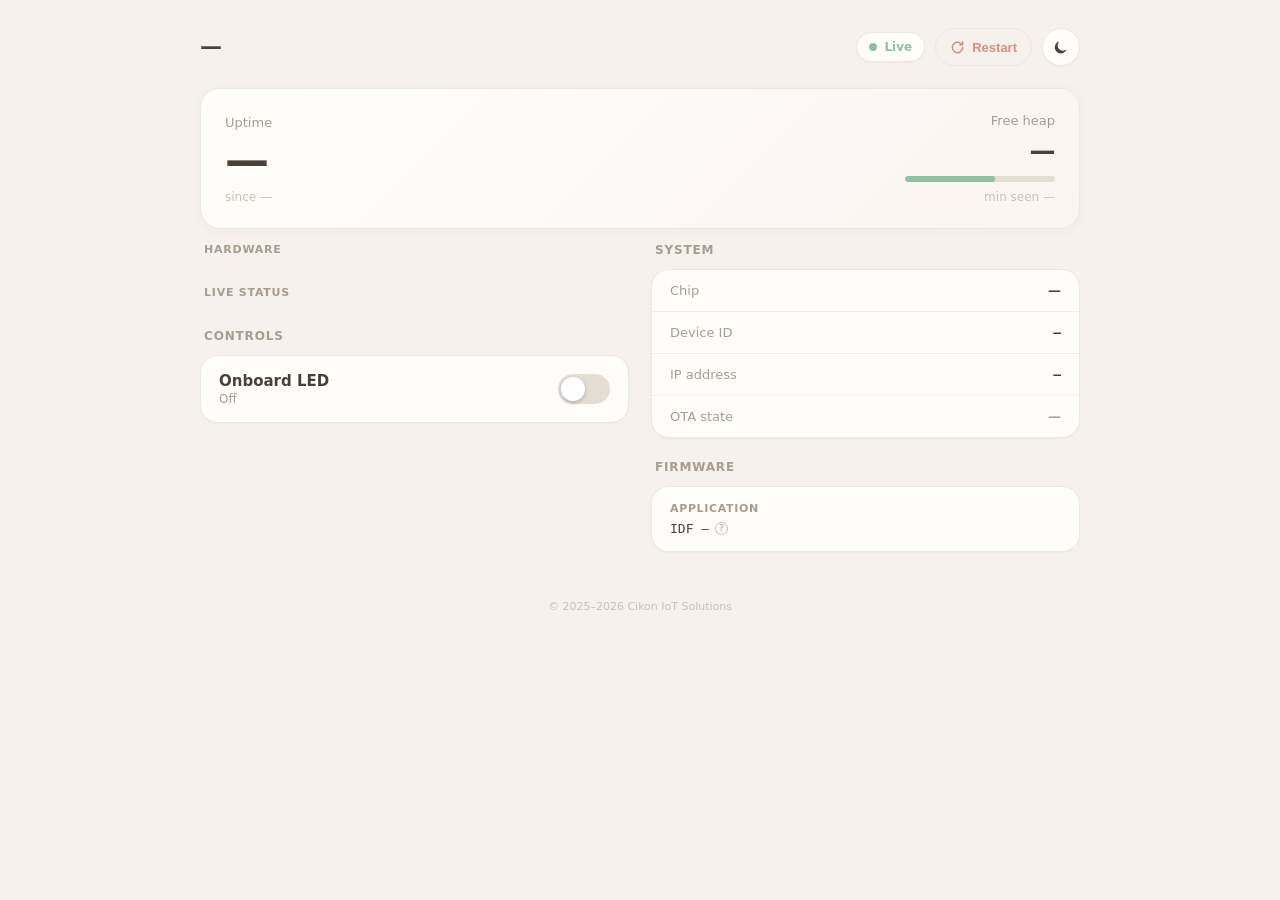
==== components/cikon_http/pages/index.html @ b91205db "chore(tele,pages) Add few moro telemetries and new dashboard design" ====
<!DOCTYPE html>
<html lang="en" data-theme="light">
<head>
  <meta charset="UTF-8">
  <meta name="viewport" content="width=device-width, initial-scale=1.0">
  <title>Cikon IoT Dashboard</title>
  <link rel="stylesheet" href="style.css">
</head>
<body>
  <main class="wrap">

    <!-- Header -->
    <header class="header">
      <div class="ident">
        <h1 id="dev-name">—</h1>
        <div class="ident-sub" id="dev-sub"></div>
      </div>
      <div class="header-actions">
        <span class="badge" id="status">
          <span class="dot"></span><span id="status-text">Offline</span>
        </span>
        <button class="btn-restart" id="btn-restart" title="Restart device">
          <svg width="15" height="15" viewBox="0 0 16 16" fill="none" stroke="currentColor" stroke-width="1.6" stroke-linecap="round" stroke-linejoin="round"><path d="M13.5 8a5.5 5.5 0 1 1-1.6-3.9"></path><path d="M13.5 2v3h-3"></path></svg>
          <span id="restart-label">Restart</span>
        </button>
        <button class="btn-icon" id="btn-theme" title="Toggle theme" aria-label="Toggle theme"></button>
      </div>
    </header>

    <!-- Hero -->
    <section class="hero">
      <div class="hero-main">
        <div class="hlabel">Uptime</div>
        <div class="hero-value" id="uptime">—</div>
        <div class="hero-foot" id="since">since —</div>
      </div>
      <div class="hero-side">
        <div class="hlabel">Free heap</div>
        <div class="hero-heap" id="free-heap">—</div>
        <div class="heap-bar"><span id="heap-fill"></span></div>
        <div class="hero-foot" id="min-heap">min seen —</div>
      </div>
    </section>

    <div class="grid">
    <div class="cell" id="hw-cell" hidden>
      <div class="chip-label" id="caps-label">Hardware</div>
      <div class="caps" id="caps"></div>
    </div>
    <div class="cell" id="status-cell" hidden>
      <div class="chip-label" id="status-label">Live status</div>
      <div class="caps" id="status-chips"></div>
    </div>
      <section class="cell">
        <div class="label section-label">Controls</div>
        <div class="card row" id="led-card">
          <div>
            <div class="row-title">Onboard LED</div>
            <div class="row-sub" id="led-sub">Off</div>
          </div>
          <button class="toggle" id="led-toggle" role="switch" aria-checked="false"><span class="knob"></span></button>
        </div>
      </section>

      <section class="cell cell-system">
        <div class="label section-label">System</div>
        <div class="card list" id="sys-list"></div>
      </section>

      <section class="cell" id="fw-cell">
        <div class="label section-label">Firmware</div>
        <div class="card fw-card">
          <div class="fw-block">
            <div class="fw-sublabel">Application</div>
            <div class="fw-row">
              <span class="fw-line" id="fw-app-idf">IDF —</span>
              <span class="fw-info" id="fw-app-info" title="">?</span>
            </div>
            <div class="fw-built" id="fw-app-built" hidden></div>
          </div>
          <div class="fw-block fw-block-bl" id="fw-bl-block" hidden>
            <div class="fw-sublabel">Bootloader</div>
            <div class="fw-row">
              <span class="fw-line" id="fw-bl-idf">IDF —</span>
              <span class="fw-info" id="fw-bl-info" title="">?</span>
            </div>
            <div class="fw-built" id="fw-bl-built" hidden></div>
          </div>
        </div>
      </section>
    </div>

    <!-- FreeRTOS tasks (optional) -->
    <section class="tasks-section" id="tasks-section" hidden>
      <button class="card task-head" id="tasks-toggle">
        <span class="task-head-left">
          <span class="label">FreeRTOS tasks</span>
          <span class="count" id="task-count">0</span>
        </span>
        <span class="task-head-right"><span id="tasks-action">Show</span><span class="chevron" id="tasks-chevron">▾</span></span>
      </button>
      <div class="card task-table" id="task-table" hidden>
        <div class="task-row task-row-head">
          <button class="th th-name" data-sort="name">Task</button>
          <button class="th th-state" data-sort="state">State</button>
          <button class="th th-prio" data-sort="prio">Prio</button>
          <button class="th th-stack" data-sort="stack">Stack</button>
          <button class="th th-cpu" data-sort="cpu">CPU</button>
        </div>
        <div id="task-body"></div>
      </div>
    </section>

    <footer class="footer" id="footer"></footer>
  </main>

  <div class="reconnect" id="reconnect" hidden>
    <div class="reconnect-pill"><span class="reconnect-spin"></span>Reconnecting to device…</div>
  </div>

  <script src="app.js"></script>
</body>
</html>
---- components/cikon_http/pages/style.css ----
/* ===== Cikon IoT Dashboard — pastel theme ===== */

:root {
  --bg: #f6f1ec;
  --surface: #fffefb;
  --surface2: #fbf4f1;
  --border: #efe6df;
  --divider: #f3ebe5;
  --text: #4a4039;
  --muted: #a89c91;
  --faint: #c9bfb5;
  --accent: #8cc2a3;
  --track-off: #e4ddd4;
  --shadow: rgba(150,120,90,.05);
  --shadow2: rgba(0,0,0,.03);
  --status: #d9b27a;
  --reset: #d98e84;
}

[data-theme="dark"] {
  --bg: #322f38;
  --surface: #3c3944;
  --surface2: #43404c;
  --border: #4d4a57;
  --divider: #454250;
  --text: #ece8f0;
  --muted: #b4afbe;
  --faint: #827d8c;
  --accent: #a9d8bd;
  --track-off: #504d5b;
  --shadow: rgba(0,0,0,.25);
  --shadow2: rgba(0,0,0,.18);
}

* { box-sizing: border-box; }
html { -webkit-text-size-adjust: 100%; }
body {
  margin: 0;
  min-height: 100vh;
  background: var(--bg);
  color: var(--text);
  font-family: system-ui, "Helvetica Neue", Arial, sans-serif;
  transition: background .25s, color .25s;
}

.wrap { max-width: 920px; margin: 0 auto; padding: 28px 20px 48px; transition: opacity .25s, filter .25s; }
.label {
  font-size: 12px; font-weight: 600; letter-spacing: .07em;
  text-transform: uppercase; color: var(--muted);
}
.mono { font-family: ui-monospace, Menlo, monospace; }
.hlabel { font-size: 13px; color: var(--muted); }

/* Header */
.header { display: flex; align-items: center; justify-content: space-between; gap: 14px; margin-bottom: 22px; }
.ident { min-width: 0; }
.ident h1 { margin: 0; font-size: 22px; font-weight: 700; letter-spacing: -.01em; white-space: nowrap; overflow: hidden; text-overflow: ellipsis; }
.ident-sub { font-size: 13px; color: var(--muted); margin-top: 2px; font-family: ui-monospace, Menlo, monospace; }
.header-actions { display: flex; align-items: center; gap: 10px; flex: none; }

.badge {
  display: flex; align-items: center; gap: 7px;
  background: var(--surface); border: 1px solid var(--border);
  padding: 7px 12px; border-radius: 24px; font-size: 12px; font-weight: 600;
  color: var(--status); box-shadow: 0 1px 2px var(--shadow2);
}
.badge.online { color: var(--accent); }
.badge .dot { width: 8px; height: 8px; border-radius: 50%; background: currentColor; }

.btn-icon {
  width: 38px; height: 38px; border-radius: 50%;
  background: var(--surface); border: 1px solid var(--border); color: var(--text);
  cursor: pointer; display: flex; align-items: center; justify-content: center;
  box-shadow: 0 1px 2px var(--shadow2); padding: 0;
}
.btn-restart {
  flex: none; display: flex; align-items: center; gap: 7px; height: 38px;
  background: transparent; border: 1px solid var(--border); color: var(--reset);
  font-size: 13px; font-weight: 600; padding: 0 14px; border-radius: 19px;
  cursor: pointer; transition: background .15s, color .15s;
}
.btn-restart.confirm { background: var(--reset); border-color: var(--reset); color: #fff; }

/* Hero */
.hero {
  display: flex; align-items: flex-end; justify-content: space-between; gap: 16px; flex-wrap: wrap;
  background: linear-gradient(135deg, var(--surface), var(--surface2));
  border: 1px solid var(--border); border-radius: 20px; padding: 24px;
  box-shadow: 0 2px 12px var(--shadow);
}
.hero-value { font-size: 44px; font-weight: 700; letter-spacing: -.03em; line-height: 1; margin-top: 8px; }
.hero-foot { font-size: 12px; color: var(--faint); margin-top: 8px; }
.hero-side { text-align: right; min-width: 150px; }
.hero-heap { font-size: 26px; font-weight: 700; letter-spacing: -.02em; margin-top: 8px; }
.heap-bar { margin-top: 10px; height: 6px; border-radius: 3px; background: var(--track-off); overflow: hidden; }
.heap-bar span { display: block; height: 100%; width: 60%; background: var(--accent); border-radius: 3px; transition: width .4s; }

/* Layout */
.chip-label { font-size: 11px; font-weight: 600; letter-spacing: .07em; text-transform: uppercase; color: var(--muted); margin: 0 4px 8px; }
.caps { display: flex; flex-wrap: wrap; gap: 6px; align-items: center; }
.grid { columns: 320px 2; column-gap: 22px; margin-top: 14px; }
.cell { break-inside: avoid; -webkit-column-break-inside: avoid; width: 100%; display: inline-block; vertical-align: top; margin-bottom: 22px; }
.cell-system { break-before: column; }
.cap {
  width: 30px; height: 30px; border-radius: 9px;
  background: var(--surface); border: 1px solid var(--border); color: var(--accent);
  display: inline-flex; align-items: center; justify-content: center; flex: none;
  box-shadow: 0 1px 2px var(--shadow2);
}
.cap-mem { width: auto; padding: 0 11px 0 9px; gap: 6px; color: var(--text); }
.cap-mem .cap-i { display: inline-flex; flex: none; }
.cap-mem b { font-size: 12.5px; font-weight: 600; }
.cap-mem .cap-tag { font-size: 10px; font-weight: 700; letter-spacing: .04em; color: var(--muted); }
.cap-mem .fsbar { width: 34px; height: 5px; border-radius: 3px; background: var(--track-off); overflow: hidden; flex: none; }
.cap-mem .fsbar span { display: block; height: 100%; background: #5f9ea8; }

/* (grid handles columns) */
.section-label { display: block; margin: 0 4px 12px; }

.card { background: var(--surface); border: 1px solid var(--border); border-radius: 18px; box-shadow: 0 1px 2px var(--shadow2); }
.row { padding: 16px 18px; display: flex; align-items: center; justify-content: space-between; gap: 12px; }
.row-title { font-size: 15px; font-weight: 600; margin-bottom: 2px; }
.row-sub { font-size: 12px; color: var(--muted); }

.list .item { display: flex; justify-content: space-between; gap: 14px; padding: 13px 18px; font-size: 13px; border-top: 1px solid var(--divider); }
.list .item:first-child { border-top: none; }
.list .item .k { color: var(--muted); flex: none; }
.list .item .v { font-weight: 600; text-align: right; overflow: hidden; text-overflow: ellipsis; white-space: nowrap; }
.list .item .v.ok { color: var(--accent); }

/* Firmware tile */
.fw-card { padding: 0; display: flex; }
.fw-block { flex: 1 1 0; min-width: 0; padding: 15px 18px; }
.fw-block-bl { border-left: 1px solid var(--divider); border-top: none; }
.fw-sublabel { font-size: 11px; font-weight: 600; letter-spacing: .06em; text-transform: uppercase; color: var(--muted); margin-bottom: 6px; }
.fw-row { display: flex; align-items: center; gap: 6px; }
.fw-line { font-size: 13px; font-weight: 500; font-family: ui-monospace, Menlo, monospace; white-space: nowrap; overflow: hidden; text-overflow: ellipsis; min-width: 0; }
.fw-info {
  display: inline-flex; align-items: center; justify-content: center;
  width: 13px; height: 13px; border-radius: 50%; border: 1px solid var(--faint); color: var(--faint);
  font-size: 9px; font-weight: 700; line-height: 1; cursor: help; flex: none;
}
.fw-built { font-size: 11.5px; color: var(--faint); margin-top: 4px; white-space: nowrap; overflow: hidden; text-overflow: ellipsis; }
.fw-built[hidden] { display: none; }

/* Toggle */
.toggle { width: 52px; height: 30px; border-radius: 15px; background: var(--track-off); border: none; position: relative; cursor: pointer; padding: 0; transition: background .25s; }
.toggle .knob { position: absolute; top: 3px; left: 3px; width: 24px; height: 24px; border-radius: 50%; background: #fff; box-shadow: 0 2px 4px rgba(0,0,0,.2); transition: transform .25s; }
.toggle[aria-checked="true"] { background: var(--accent); }
.toggle[aria-checked="true"] .knob { transform: translateX(22px); }

/* Tasks */
.tasks-section { margin-top: 26px; }
.task-head { width: 100%; padding: 15px 18px; display: flex; align-items: center; justify-content: space-between; cursor: pointer; color: var(--text); font: inherit; }
.task-head-left { display: flex; align-items: center; gap: 10px; }
.count { font-size: 12px; font-weight: 600; background: var(--track-off); color: var(--text); padding: 2px 9px; border-radius: 20px; }
.task-head-right { font-size: 13px; color: var(--muted); display: flex; align-items: center; gap: 6px; }
.chevron { display: inline-block; transition: transform .2s; }
.task-head.open .chevron { transform: rotate(180deg); }

.task-table { margin-top: 12px; overflow: hidden; }
.task-row { display: flex; gap: 10px; align-items: center; padding: 11px 18px; font-size: 13px; border-top: 1px solid var(--divider); }
.task-row-head { padding: 8px 18px; background: var(--surface2); border-top: none; font-size: 11px; font-weight: 600; letter-spacing: .04em; text-transform: uppercase; color: var(--faint); }
.th { background: none; border: none; padding: 4px 0; cursor: pointer; font: inherit; letter-spacing: inherit; text-transform: inherit; color: inherit; white-space: nowrap; }
.th-name { flex: 1 1 auto; min-width: 0; text-align: left; }
.th-state { flex: none; width: 64px; text-align: right; }
.th-prio { flex: none; width: 38px; text-align: right; }
.th-stack { flex: none; width: 60px; text-align: right; }
.th-cpu { flex: none; width: 96px; text-align: right; }

.task-name { flex: 1 1 auto; min-width: 0; font-weight: 600; font-family: ui-monospace, Menlo, monospace; overflow: hidden; text-overflow: ellipsis; white-space: nowrap; }
.task-state { flex: none; width: 64px; text-align: right; }
.task-state .pill { font-size: 11px; font-weight: 600; padding: 2px 8px; border-radius: 20px; }
.task-prio, .task-stack { flex: none; text-align: right; color: var(--muted); font-family: ui-monospace, Menlo, monospace; }
.task-prio { width: 38px; }
.task-stack { width: 60px; }
.task-cpu { flex: none; width: 96px; display: flex; align-items: center; gap: 7px; justify-content: flex-end; }
.task-cpu .bar { flex: none; width: 40px; height: 5px; border-radius: 3px; background: var(--track-off); overflow: hidden; }
.task-cpu .bar span { display: block; height: 100%; background: var(--accent); }
.task-cpu .pct { flex: none; width: 38px; text-align: right; color: var(--muted); font-family: ui-monospace, Menlo, monospace; font-size: 12px; }

.footer { margin-top: 26px; text-align: center; font-size: 11px; color: var(--faint); }

/* offline → whole dashboard dimmed; controls also inert */
.wrap.offline { opacity: .5; filter: saturate(.35); transition: opacity .25s, filter .25s; }
.ctl-off { pointer-events: none; }

/* reconnecting overlay (floats above the dimmed dashboard) */
.reconnect {
  position: fixed; left: 0; right: 0; bottom: 24px;
  display: flex; justify-content: center; pointer-events: none; z-index: 50;
}
.reconnect[hidden] { display: none; }
.reconnect-pill {
  display: flex; align-items: center; gap: 11px;
  background: var(--surface); border: 1px solid var(--border); color: var(--text);
  padding: 11px 18px; border-radius: 26px; font-size: 13px; font-weight: 600;
  box-shadow: 0 6px 22px var(--shadow);
}
.reconnect-spin {
  width: 15px; height: 15px; border-radius: 50%;
  border: 2px solid var(--border); border-top-color: var(--accent);
  animation: cikon-spin .7s linear infinite; flex: none;
}
@keyframes cikon-spin { to { transform: rotate(360deg); } }
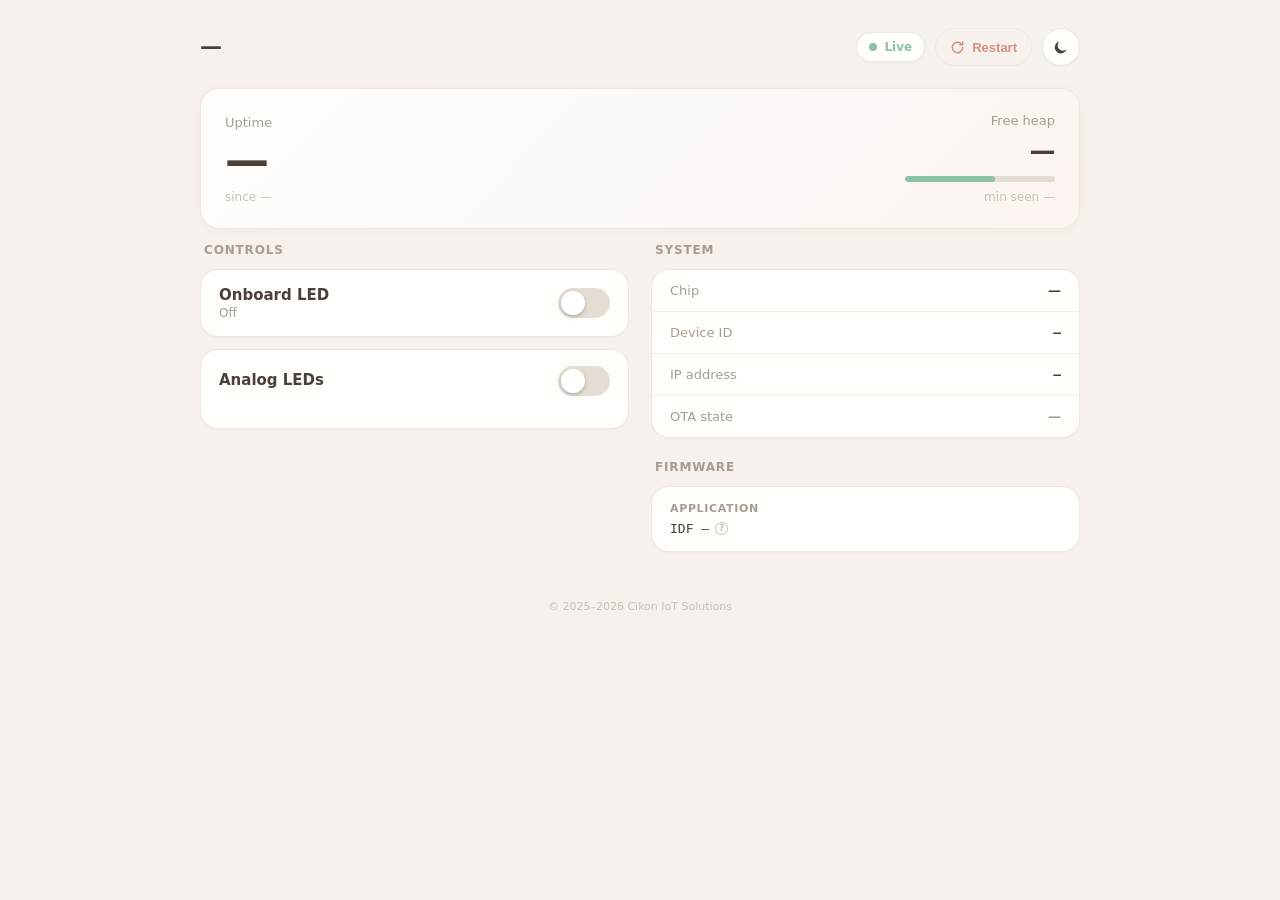
==== commit 12c0a373: "chore(http) Add led interface to web page and introduce gz content" ====
--- a/components/cikon_http/pages/index.html
+++ b/components/cikon_http/pages/index.html
@@ -43,14 +43,16 @@
     </section>
 
     <div class="grid">
-    <div class="cell" id="hw-cell" hidden>
-      <div class="chip-label" id="caps-label">Hardware</div>
-      <div class="caps" id="caps"></div>
-    </div>
-    <div class="cell" id="status-cell" hidden>
-      <div class="chip-label" id="status-label">Live status</div>
-      <div class="caps" id="status-chips"></div>
-    </div>
+    <div class="cols">
+      <div class="col">
+      <div class="cell band" id="hw-cell" hidden>
+        <div class="chip-label" id="caps-label">Hardware</div>
+        <div class="caps" id="caps"></div>
+      </div>
+      <div class="cell band" id="status-cell" hidden>
+        <div class="chip-label" id="status-label">Live status</div>
+        <div class="caps" id="status-chips"></div>
+      </div>
       <section class="cell">
         <div class="label section-label">Controls</div>
         <div class="card row" id="led-card">
@@ -60,7 +62,16 @@
           </div>
           <button class="toggle" id="led-toggle" role="switch" aria-checked="false"><span class="knob"></span></button>
         </div>
+        <div class="card" id="pwm-card" hidden style="margin-top:12px;display:flex;flex-direction:column;gap:16px;padding:16px 18px">
+          <div class="row" style="padding:0">
+            <div class="row-title">Analog LEDs</div>
+            <button class="toggle" id="pwm-toggle" role="switch" aria-checked="false"><span class="knob"></span></button>
+          </div>
+          <div class="pwm-grid" id="pwm-strips"></div>
+        </div>
       </section>
+      </div>
+      <div class="col">
 
       <section class="cell cell-system">
         <div class="label section-label">System</div>
@@ -88,6 +99,8 @@
           </div>
         </div>
       </section>
+      </div>
+    </div>
     </div>
 
     <!-- FreeRTOS tasks (optional) -->
--- a/components/cikon_http/pages/style.css
+++ b/components/cikon_http/pages/style.css
@@ -52,11 +52,11 @@
 .hlabel { font-size: 13px; color: var(--muted); }
 
 /* Header */
-.header { display: flex; align-items: center; justify-content: space-between; gap: 14px; margin-bottom: 22px; }
+.header { display: flex; align-items: center; justify-content: space-between; gap: 14px; margin-bottom: 22px; flex-wrap: wrap; }
 .ident { min-width: 0; }
 .ident h1 { margin: 0; font-size: 22px; font-weight: 700; letter-spacing: -.01em; white-space: nowrap; overflow: hidden; text-overflow: ellipsis; }
 .ident-sub { font-size: 13px; color: var(--muted); margin-top: 2px; font-family: ui-monospace, Menlo, monospace; }
-.header-actions { display: flex; align-items: center; gap: 10px; flex: none; }
+.header-actions { display: flex; align-items: center; gap: 10px; flex-wrap: wrap; }
 
 .badge {
   display: flex; align-items: center; gap: 7px;
@@ -98,9 +98,12 @@
 /* Layout */
 .chip-label { font-size: 11px; font-weight: 600; letter-spacing: .07em; text-transform: uppercase; color: var(--muted); margin: 0 4px 8px; }
 .caps { display: flex; flex-wrap: wrap; gap: 6px; align-items: center; }
-.grid { columns: 320px 2; column-gap: 22px; margin-top: 14px; }
-.cell { break-inside: avoid; -webkit-column-break-inside: avoid; width: 100%; display: inline-block; vertical-align: top; margin-bottom: 22px; }
-.cell-system { break-before: column; }
+.grid { margin-top: 14px; }
+.cols { display: flex; gap: 22px; align-items: flex-start; }
+.col { flex: 1 1 0; min-width: 0; }
+.cell { margin-bottom: 22px; }
+.band { margin-bottom: 18px; }
+@media (max-width: 700px) { .cols { display: block; } }
 .cap {
   width: 30px; height: 30px; border-radius: 9px;
   background: var(--surface); border: 1px solid var(--border); color: var(--accent);
@@ -148,6 +151,11 @@
 .toggle .knob { position: absolute; top: 3px; left: 3px; width: 24px; height: 24px; border-radius: 50%; background: #fff; box-shadow: 0 2px 4px rgba(0,0,0,.2); transition: transform .25s; }
 .toggle[aria-checked="true"] { background: var(--accent); }
 .toggle[aria-checked="true"] .knob { transform: translateX(22px); }
+.toggle.sm { width: 40px; height: 24px; border-radius: 12px; }
+.toggle.sm .knob { width: 18px; height: 18px; box-shadow: 0 1px 3px rgba(0,0,0,.25); }
+.toggle.sm[aria-checked="true"] .knob { transform: translateX(16px); }
+#pwm-toggle[aria-checked="true"], .pwm-strip-toggle[aria-checked="true"] { background: linear-gradient(90deg, #f4d3b0, #e9a68f); }
+.pwm-lbl { display: flex; align-items: center; gap: 10px; }
 
 /* Tasks */
 .tasks-section { margin-top: 26px; }
@@ -181,6 +189,36 @@
 
 .footer { margin-top: 26px; text-align: center; font-size: 11px; color: var(--faint); }
 
+/* LED strips */
+.pwm-grid { display: grid; grid-template-columns: 1fr 1fr; gap: 18px; }
+.pwm-strip { display: flex; flex-direction: column; gap: 9px; }
+.pwm-head { display: flex; justify-content: space-between; align-items: center; font-size: 12px; color: var(--muted); }
+.pwm-head .mono { font-weight: 600; color: var(--text); }
+.pwm-bar { position: relative; height: 24px; display: flex; align-items: center; }
+.pwm-bar .pwm-track, .pwm-bar { }
+.pwm-fill { pointer-events: none; height: 12px; width: 0%; border-radius: 6px; background: linear-gradient(90deg, #f4d3b0, #e9a68f); transition: width .06s; }
+.pwm-bar::before { content: ""; position: absolute; left: 0; right: 0; height: 12px; border-radius: 6px; background: var(--track-off); }
+.pwm-bar .pwm-fill { position: relative; z-index: 1; }
+.slider { position: absolute; inset: 0; width: 100%; height: 100%; margin: 0; opacity: 0; cursor: pointer; z-index: 2; }
+
+/* Narrow screens (phones): drop the CPU bar and shrink its column so task names stay visible */
+@media (max-width: 480px) {
+  .task-cpu .bar { display: none; }
+  .task-cpu, .th-cpu { width: 34px; }
+  /* Hero: keep Uptime + Free heap on one line, shrink type, drop the heap bar */
+  .hero { flex-wrap: nowrap; gap: 12px; }
+  .hero-main, .hero-side { min-width: 0; }
+  .hero-side { flex: 0 1 auto; }
+  .hero-value { font-size: 30px; }
+  .hero-heap { font-size: 19px; }
+  .heap-bar { display: none; }
+  /* Status badge collapses to just its dot; live = gentle pulse. Restart keeps its label */
+  #status { padding: 8px; gap: 0; }
+  #status-text { display: none; }
+  #status .dot { width: 9px; height: 9px; }
+  #status.online .dot { animation: cikon-breathe 1.8s ease-in-out infinite; }
+}
+
 /* offline → whole dashboard dimmed; controls also inert */
 .wrap.offline { opacity: .5; filter: saturate(.35); transition: opacity .25s, filter .25s; }
 .ctl-off { pointer-events: none; }
@@ -203,3 +241,4 @@
   animation: cikon-spin .7s linear infinite; flex: none;
 }
 @keyframes cikon-spin { to { transform: rotate(360deg); } }
+@keyframes cikon-breathe { 0%,100% { transform: scale(1); opacity: 1; } 50% { transform: scale(1.55); opacity: .35; } }
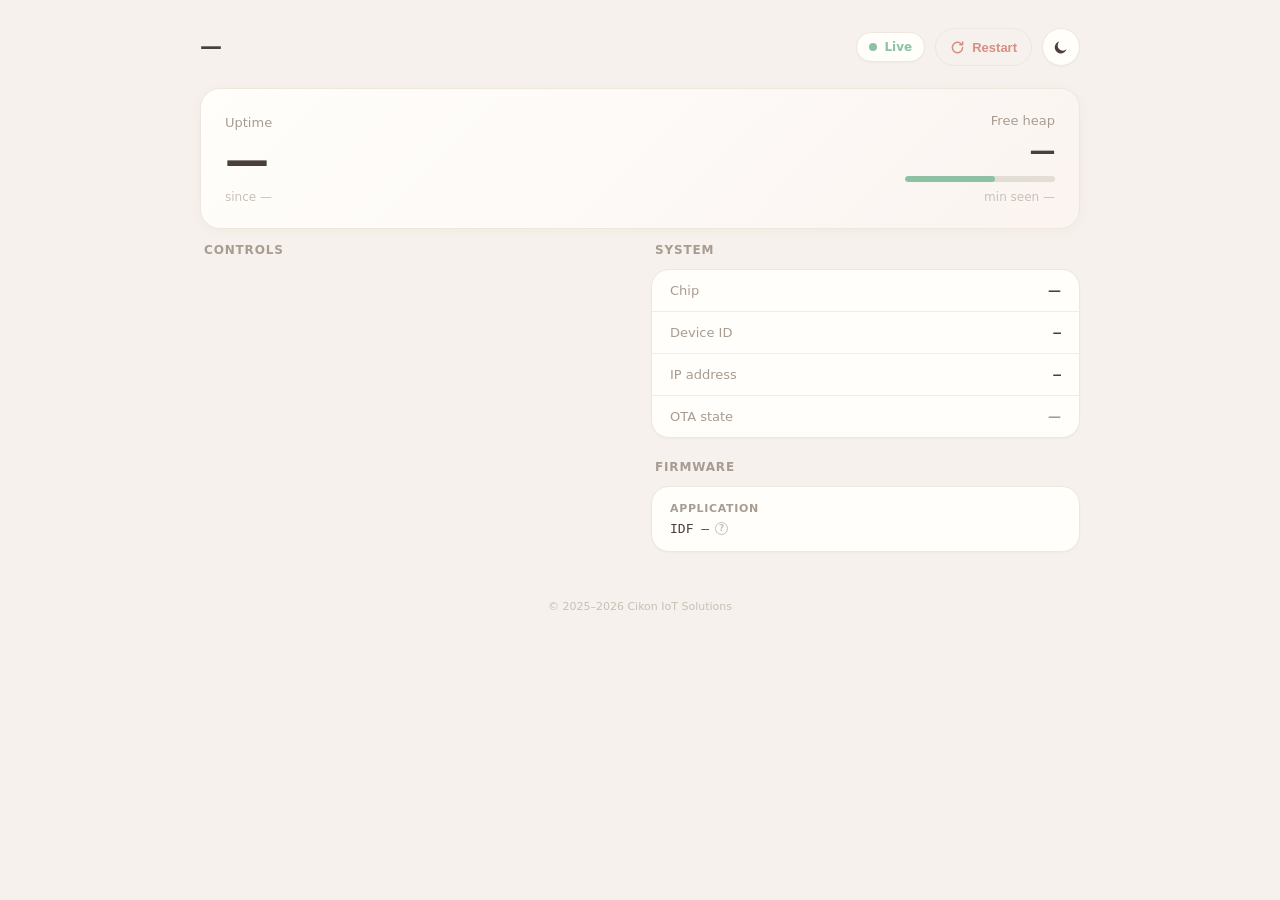
==== commit c5e593c2: "feat(switch) Add automatic switches pane generation" ====
--- a/components/cikon_http/pages/index.html
+++ b/components/cikon_http/pages/index.html
@@ -55,13 +55,7 @@
       </div>
       <section class="cell">
         <div class="label section-label">Controls</div>
-        <div class="card row" id="led-card">
-          <div>
-            <div class="row-title">Onboard LED</div>
-            <div class="row-sub" id="led-sub">Off</div>
-          </div>
-          <button class="toggle" id="led-toggle" role="switch" aria-checked="false"><span class="knob"></span></button>
-        </div>
+        <div class="switch-cards" id="switch-cards"></div>
         <div class="card" id="pwm-card" hidden style="margin-top:12px;display:flex;flex-direction:column;gap:16px;padding:16px 18px">
           <div class="row" style="padding:0">
             <div class="row-title">Analog LEDs</div>
--- a/components/cikon_http/pages/style.css
+++ b/components/cikon_http/pages/style.css
@@ -145,6 +145,8 @@
 }
 .fw-built { font-size: 11.5px; color: var(--faint); margin-top: 4px; white-space: nowrap; overflow: hidden; text-overflow: ellipsis; }
 .fw-built[hidden] { display: none; }
+#pwm-card[hidden] { display: none !important; }
+.switch-cards .card + .card { margin-top: 12px; }
 
 /* Toggle */
 .toggle { width: 52px; height: 30px; border-radius: 15px; background: var(--track-off); border: none; position: relative; cursor: pointer; padding: 0; transition: background .25s; }
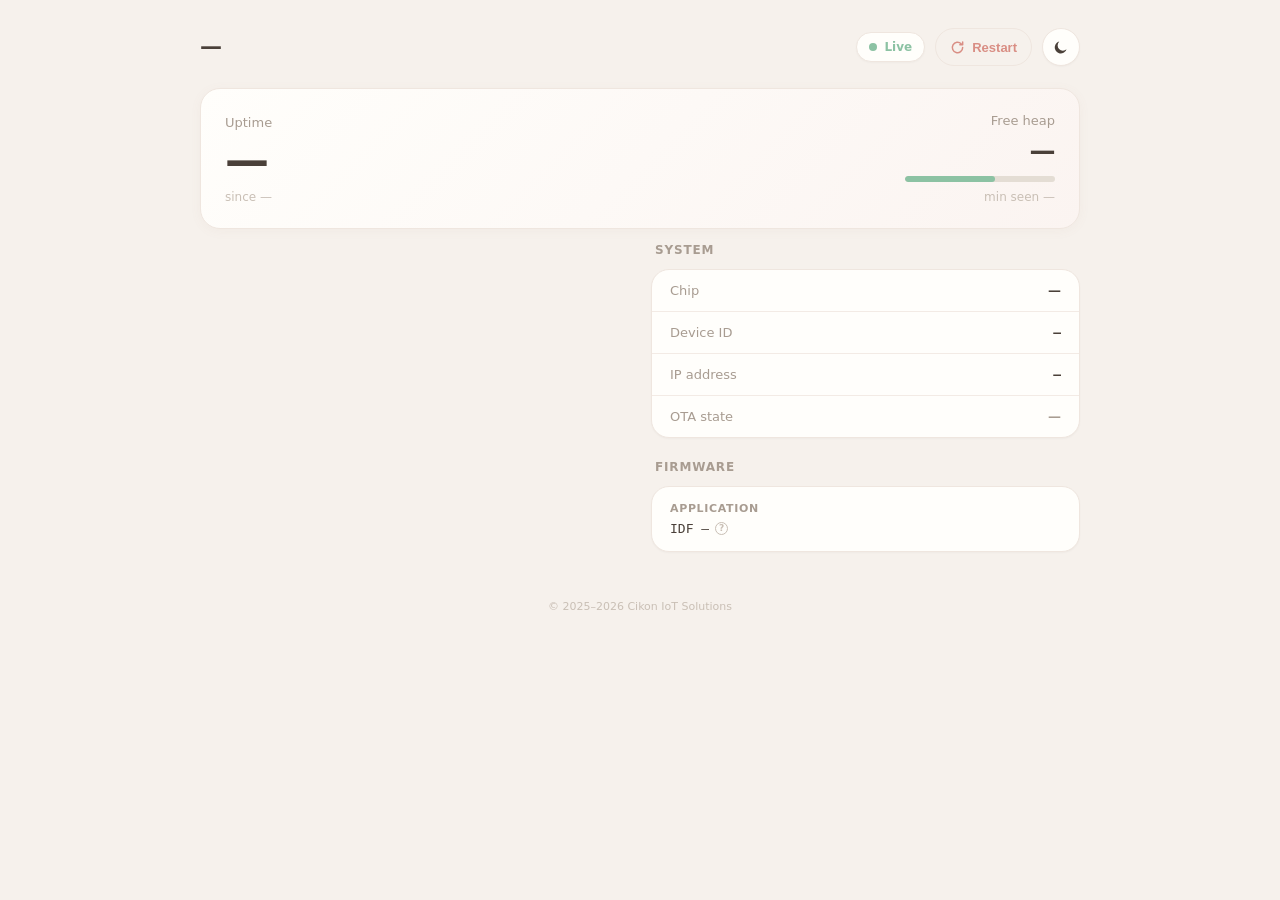
==== commit d97a97e5: "feat(light) Add new light adapter for manipulating lights (leds, ...)" ====
--- a/components/cikon_http/pages/index.html
+++ b/components/cikon_http/pages/index.html
@@ -54,15 +54,10 @@
         <div class="caps" id="status-chips"></div>
       </div>
       <section class="cell">
-        <div class="label section-label">Controls</div>
+        <div class="label section-label" id="controls-label" hidden>Controls</div>
         <div class="switch-cards" id="switch-cards"></div>
-        <div class="card" id="pwm-card" hidden style="margin-top:12px;display:flex;flex-direction:column;gap:16px;padding:16px 18px">
-          <div class="row" style="padding:0">
-            <div class="row-title">Analog LEDs</div>
-            <button class="toggle" id="pwm-toggle" role="switch" aria-checked="false"><span class="knob"></span></button>
-          </div>
-          <div class="pwm-grid" id="pwm-strips"></div>
-        </div>
+        <div class="label section-label" id="light-label" hidden style="margin-top:16px">Lights</div>
+        <div class="light-cards" id="light-cards"></div>
       </section>
       </div>
       <div class="col">
--- a/components/cikon_http/pages/style.css
+++ b/components/cikon_http/pages/style.css
@@ -119,6 +119,7 @@
 
 /* (grid handles columns) */
 .section-label { display: block; margin: 0 4px 12px; }
+.section-label[hidden] { display: none !important; }
 
 .card { background: var(--surface); border: 1px solid var(--border); border-radius: 18px; box-shadow: 0 1px 2px var(--shadow2); }
 .row { padding: 16px 18px; display: flex; align-items: center; justify-content: space-between; gap: 12px; }
@@ -145,8 +146,8 @@
 }
 .fw-built { font-size: 11.5px; color: var(--faint); margin-top: 4px; white-space: nowrap; overflow: hidden; text-overflow: ellipsis; }
 .fw-built[hidden] { display: none; }
-#pwm-card[hidden] { display: none !important; }
 .switch-cards .card + .card { margin-top: 12px; }
+.light-cards .card + .card { margin-top: 12px; }
 
 /* Toggle */
 .toggle { width: 52px; height: 30px; border-radius: 15px; background: var(--track-off); border: none; position: relative; cursor: pointer; padding: 0; transition: background .25s; }
@@ -156,8 +157,6 @@
 .toggle.sm { width: 40px; height: 24px; border-radius: 12px; }
 .toggle.sm .knob { width: 18px; height: 18px; box-shadow: 0 1px 3px rgba(0,0,0,.25); }
 .toggle.sm[aria-checked="true"] .knob { transform: translateX(16px); }
-#pwm-toggle[aria-checked="true"], .pwm-strip-toggle[aria-checked="true"] { background: linear-gradient(90deg, #f4d3b0, #e9a68f); }
-.pwm-lbl { display: flex; align-items: center; gap: 10px; }
 
 /* Tasks */
 .tasks-section { margin-top: 26px; }
@@ -191,16 +190,20 @@
 
 .footer { margin-top: 26px; text-align: center; font-size: 11px; color: var(--faint); }
 
-/* LED strips */
-.pwm-grid { display: grid; grid-template-columns: 1fr 1fr; gap: 18px; }
-.pwm-strip { display: flex; flex-direction: column; gap: 9px; }
-.pwm-head { display: flex; justify-content: space-between; align-items: center; font-size: 12px; color: var(--muted); }
-.pwm-head .mono { font-weight: 600; color: var(--text); }
-.pwm-bar { position: relative; height: 24px; display: flex; align-items: center; }
-.pwm-bar .pwm-track, .pwm-bar { }
-.pwm-fill { pointer-events: none; height: 12px; width: 0%; border-radius: 6px; background: linear-gradient(90deg, #f4d3b0, #e9a68f); transition: width .06s; }
-.pwm-bar::before { content: ""; position: absolute; left: 0; right: 0; height: 12px; border-radius: 6px; background: var(--track-off); }
-.pwm-bar .pwm-fill { position: relative; z-index: 1; }
+/* Lights */
+.light-card { padding: 16px 18px; display: flex; flex-direction: column; gap: 12px; }
+.light-card-head { display: flex; align-items: center; justify-content: space-between; gap: 12px; }
+.light-card-left { display: flex; align-items: center; gap: 12px; min-width: 0; }
+.light-card-left .row-title { margin-bottom: 0; overflow: hidden; text-overflow: ellipsis; white-space: nowrap; }
+.light-card-right { display: flex; align-items: center; gap: 10px; flex: none; }
+.light-dots { display: flex; align-items: center; gap: 8px; }
+.light-dot { width: 18px; height: 18px; border-radius: 50%; border: none; cursor: pointer; padding: 0; flex: none; opacity: .4; transform: none; transition: opacity .15s, transform .15s, box-shadow .15s; }
+.light-dot.cold { border: 1px solid var(--faint); }
+.light-dot.active { opacity: 1; transform: scale(1.08); }
+.light-pct { font-size: 13px; font-weight: 600; color: var(--muted); min-width: 34px; text-align: right; font-family: ui-monospace, Menlo, monospace; }
+.light-slider { position: relative; height: 24px; display: flex; align-items: center; }
+.light-slider::before { content: ""; position: absolute; left: 0; right: 0; height: 12px; border-radius: 6px; background: var(--track-off); }
+.light-slider-fill { pointer-events: none; position: relative; z-index: 1; height: 12px; border-radius: 6px; transition: width .06s; }
 .slider { position: absolute; inset: 0; width: 100%; height: 100%; margin: 0; opacity: 0; cursor: pointer; z-index: 2; }
 
 /* Narrow screens (phones): drop the CPU bar and shrink its column so task names stay visible */
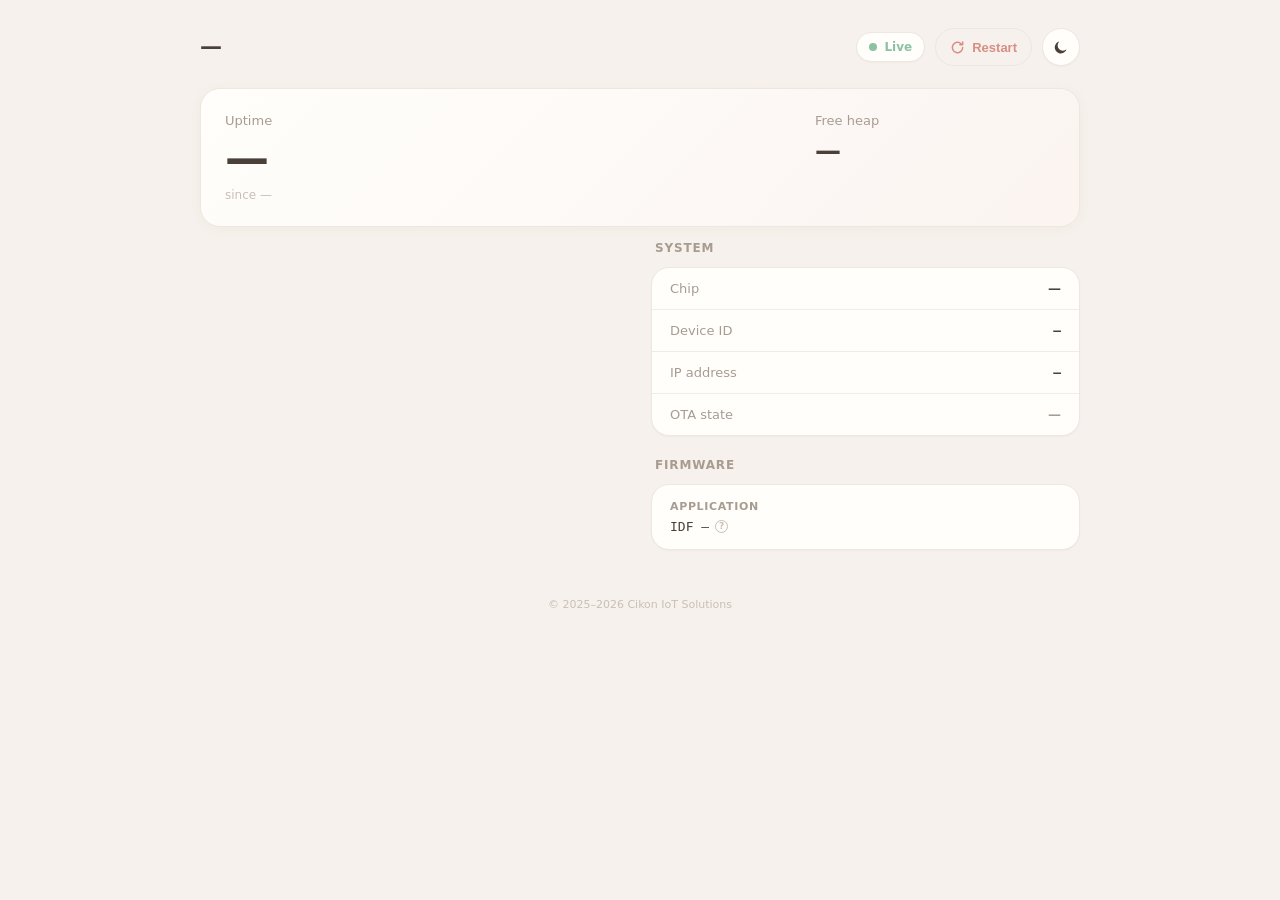
==== commit 2d1e26f0: "fix(ota, ligt) Correct OTA behaviour by freeing resources, add new effect and split mem feature" ====
--- a/components/cikon_http/pages/index.html
+++ b/components/cikon_http/pages/index.html
@@ -35,10 +35,23 @@
         <div class="hero-foot" id="since">since —</div>
       </div>
       <div class="hero-side">
-        <div class="hlabel">Free heap</div>
-        <div class="hero-heap" id="free-heap">—</div>
-        <div class="heap-bar"><span id="heap-fill"></span></div>
-        <div class="hero-foot" id="min-heap">min seen —</div>
+        <div class="hlabel mem-head"><span>Free heap</span><span class="mem-status" id="ram-status" hidden></span></div>
+        <div class="hero-heap"><span id="free-heap">—</span><span class="mem-total" id="ram-size" hidden></span></div>
+        <div class="heap-bar" id="ram-bar" hidden>
+          <span id="heap-fill"></span><i class="mem-peak" id="ram-peak" hidden></i>
+        </div>
+        <div class="hero-foot mem-min" id="ram-min-row" hidden>
+          <i class="mem-swatch" id="ram-swatch" hidden></i><span id="min-heap">min seen —</span>
+        </div>
+      </div>
+      <div class="hero-psram" id="psram-block" hidden>
+        <div class="mem-head"><span class="hlabel">PSRAM free</span><span class="mem-vals"><span class="psram-free" id="psram-free">—</span><span class="mem-total" id="psram-size" hidden></span></span></div>
+        <div class="psram-bar" id="psram-bar" hidden>
+          <span id="psram-fill"></span><i class="mem-peak" id="psram-peak" hidden></i>
+        </div>
+        <div class="hero-foot mem-min" id="psram-min-row" hidden>
+          <i class="mem-swatch" id="psram-swatch" hidden></i><span id="psram-min">min seen —</span>
+        </div>
       </div>
     </section>
 
--- a/components/cikon_http/pages/style.css
+++ b/components/cikon_http/pages/style.css
@@ -83,21 +83,54 @@
 
 /* Hero */
 .hero {
-  display: flex; align-items: flex-end; justify-content: space-between; gap: 16px; flex-wrap: wrap;
+  display: grid; grid-template-columns: minmax(0, 1fr) minmax(170px, 240px);
+  column-gap: 24px; align-items: end;
   background: linear-gradient(135deg, var(--surface), var(--surface2));
   border: 1px solid var(--border); border-radius: 20px; padding: 24px;
   box-shadow: 0 2px 12px var(--shadow);
 }
+.hero-main { grid-column: 1; grid-row: 1 / span 2; align-self: end; min-width: 0; }
 .hero-value { font-size: 44px; font-weight: 700; letter-spacing: -.03em; line-height: 1; margin-top: 8px; }
 .hero-foot { font-size: 12px; color: var(--faint); margin-top: 8px; }
-.hero-side { text-align: right; min-width: 150px; }
-.hero-heap { font-size: 26px; font-weight: 700; letter-spacing: -.02em; margin-top: 8px; }
-.heap-bar { margin-top: 10px; height: 6px; border-radius: 3px; background: var(--track-off); overflow: hidden; }
-.heap-bar span { display: block; height: 100%; width: 60%; background: var(--accent); border-radius: 3px; transition: width .4s; }
+.hero-side { grid-column: 2; grid-row: 1; min-width: 0; }
+.hero-heap { font-size: 26px; font-weight: 700; letter-spacing: -.02em; margin-top: 8px; white-space: nowrap; }
+.heap-bar { position: relative; margin-top: 11px; height: 6px; }
+.heap-bar span { display: block; height: 100%; width: 0; background: var(--accent); border-radius: 3px; transition: width .4s, background-color .4s; }
+/* The track is a background layer so the peak tick can overhang it without being clipped. */
+.heap-bar, .psram-bar { border-radius: 3px; background: var(--track-off); }
+.heap-bar span, .psram-bar span { border-radius: inherit; }
+
+/* Memory readouts: internal RAM above, optional PSRAM below, each against its own total. */
+.mem-head { display: flex; align-items: center; gap: 5px; white-space: nowrap; }
+.mem-status { font-weight: 600; }
+.mem-total { font-size: 12px; font-weight: 400; color: var(--faint); margin-left: 5px; }
+.mem-peak {
+  position: absolute; top: -3px; bottom: -3px; width: 2px; margin-left: -1px;
+  border-radius: 1px; background: var(--text); opacity: .45; transition: left .4s;
+}
+.mem-min { display: flex; align-items: center; gap: 6px; margin-top: 7px; font-size: 11px; white-space: nowrap; }
+.mem-swatch { width: 2px; height: 9px; border-radius: 1px; background: var(--text); opacity: .45; flex: none; }
+.hero-psram {
+  grid-column: 2; grid-row: 2; min-width: 0;
+  margin-top: 14px; padding-top: 12px; border-top: 1px solid var(--divider);
+}
+.hero-psram .mem-head { justify-content: space-between; gap: 10px; align-items: baseline; }
+.mem-vals { display: flex; align-items: baseline; gap: 4px; }
+.psram-free { font-size: 14px; font-weight: 700; }
+.psram-bar { position: relative; margin-top: 8px; height: 4px; }
+.psram-bar span { display: block; height: 100%; width: 0; background: var(--muted); transition: width .4s; }
+/* Vanilla-port-only overrides, no .dc.html equivalent (sc-if removes the node there instead of
+   using [hidden]) - these are toggled via .hidden in app.js and each sets its own display above. */
+.mem-min[hidden], .mem-vals[hidden], .mem-swatch[hidden], .mem-peak[hidden] { display: none !important; }
+#psram-block[hidden], #ram-bar[hidden], #psram-bar[hidden] { display: none !important; }
 
 /* Layout */
 .chip-label { font-size: 11px; font-weight: 600; letter-spacing: .07em; text-transform: uppercase; color: var(--muted); margin: 0 4px 8px; }
 .caps { display: flex; flex-wrap: wrap; gap: 6px; align-items: center; }
+/* Vanilla-port-only override, no .dc.html equivalent (sc-if removes the node there
+   instead of using [hidden]) - #caps/#status-chips are toggled via .hidden in app.js,
+   and without this the display:flex above beats the browser's [hidden] rule. */
+.caps[hidden] { display: none; }
 .grid { margin-top: 14px; }
 .cols { display: flex; gap: 22px; align-items: flex-start; }
 .col { flex: 1 1 0; min-width: 0; }
@@ -147,6 +180,9 @@
 .fw-built { font-size: 11.5px; color: var(--faint); margin-top: 4px; white-space: nowrap; overflow: hidden; text-overflow: ellipsis; }
 .fw-built[hidden] { display: none; }
 .switch-cards .card + .card { margin-top: 12px; }
+.switch-card-left { display: flex; align-items: center; gap: 12px; min-width: 0; }
+.switch-card-left .row-title { margin-bottom: 0; overflow: hidden; text-overflow: ellipsis; white-space: nowrap; }
+.switch-cards .row-sub { font-size: 13px; font-weight: 600; }
 .light-cards .card + .card { margin-top: 12px; }
 
 /* Toggle */
@@ -199,8 +235,9 @@
 .light-dots { display: flex; align-items: center; gap: 8px; }
 .light-dot { width: 18px; height: 18px; border-radius: 50%; border: none; cursor: pointer; padding: 0; flex: none; opacity: .4; transform: none; transition: opacity .15s, transform .15s, box-shadow .15s; }
 .light-dot.cold { border: 1px solid var(--faint); }
-.light-dot.active { opacity: 1; transform: scale(1.08); }
+.light-dot.active { opacity: 1; transform: scale(1.08); box-shadow: 0 0 0 2px var(--surface), 0 0 0 4px var(--dot-c); }
 .light-pct { font-size: 13px; font-weight: 600; color: var(--muted); min-width: 34px; text-align: right; font-family: ui-monospace, Menlo, monospace; }
+.light-state-text { font-size: 13px; font-weight: 600; color: var(--muted); }
 .light-slider { position: relative; height: 24px; display: flex; align-items: center; }
 .light-slider::before { content: ""; position: absolute; left: 0; right: 0; height: 12px; border-radius: 6px; background: var(--track-off); }
 .light-slider-fill { pointer-events: none; position: relative; z-index: 1; height: 12px; border-radius: 6px; transition: width .06s; }
@@ -210,13 +247,12 @@
 @media (max-width: 480px) {
   .task-cpu .bar { display: none; }
   .task-cpu, .th-cpu { width: 34px; }
-  /* Hero: keep Uptime + Free heap on one line, shrink type, drop the heap bar */
-  .hero { flex-wrap: nowrap; gap: 12px; }
-  .hero-main, .hero-side { min-width: 0; }
-  .hero-side { flex: 0 1 auto; }
+  /* Hero: Uptime + Free heap stay on one line, PSRAM drops to its own full-width row */
+  .hero { grid-template-columns: minmax(0, 1fr) auto; column-gap: 14px; }
+  .hero-main { grid-row: 1; }
+  .hero-psram { grid-column: 1 / -1; }
   .hero-value { font-size: 30px; }
   .hero-heap { font-size: 19px; }
-  .heap-bar { display: none; }
   /* Status badge collapses to just its dot; live = gentle pulse. Restart keeps its label */
   #status { padding: 8px; gap: 0; }
   #status-text { display: none; }
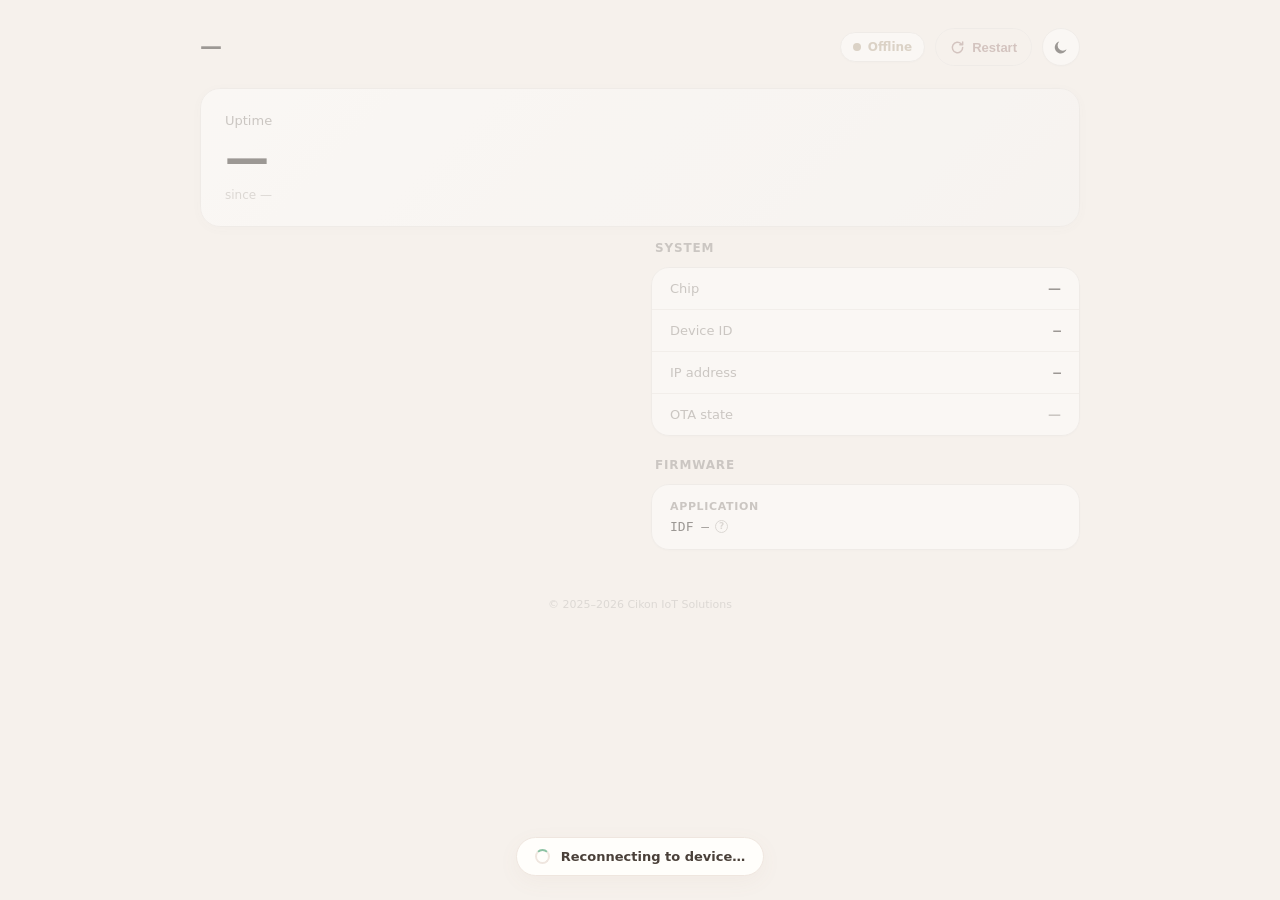
==== commit 7c3ca34d: "fix(mem) Sort out different mems clasification and presentation" ====
--- a/components/cikon_http/pages/index.html
+++ b/components/cikon_http/pages/index.html
@@ -34,25 +34,7 @@
         <div class="hero-value" id="uptime">—</div>
         <div class="hero-foot" id="since">since —</div>
       </div>
-      <div class="hero-side">
-        <div class="hlabel mem-head"><span>Free heap</span><span class="mem-status" id="ram-status" hidden></span></div>
-        <div class="hero-heap"><span id="free-heap">—</span><span class="mem-total" id="ram-size" hidden></span></div>
-        <div class="heap-bar" id="ram-bar" hidden>
-          <span id="heap-fill"></span><i class="mem-peak" id="ram-peak" hidden></i>
-        </div>
-        <div class="hero-foot mem-min" id="ram-min-row" hidden>
-          <i class="mem-swatch" id="ram-swatch" hidden></i><span id="min-heap">min seen —</span>
-        </div>
-      </div>
-      <div class="hero-psram" id="psram-block" hidden>
-        <div class="mem-head"><span class="hlabel">PSRAM free</span><span class="mem-vals"><span class="psram-free" id="psram-free">—</span><span class="mem-total" id="psram-size" hidden></span></span></div>
-        <div class="psram-bar" id="psram-bar" hidden>
-          <span id="psram-fill"></span><i class="mem-peak" id="psram-peak" hidden></i>
-        </div>
-        <div class="hero-foot mem-min" id="psram-min-row" hidden>
-          <i class="mem-swatch" id="psram-swatch" hidden></i><span id="psram-min">min seen —</span>
-        </div>
-      </div>
+      <div class="mems" id="mems" hidden></div>
     </section>
 
     <div class="grid">
@@ -66,10 +48,10 @@
         <div class="chip-label" id="status-label">Live status</div>
         <div class="caps" id="status-chips"></div>
       </div>
-      <section class="cell">
+      <section class="cell" id="controls-cell" hidden>
         <div class="label section-label" id="controls-label" hidden>Controls</div>
         <div class="switch-cards" id="switch-cards"></div>
-        <div class="label section-label" id="light-label" hidden style="margin-top:16px">Lights</div>
+        <div class="label section-label" id="lights-label" hidden style="margin-top:16px">Lights</div>
         <div class="light-cards" id="light-cards"></div>
       </section>
       </div>
--- a/components/cikon_http/pages/style.css
+++ b/components/cikon_http/pages/style.css
@@ -83,54 +83,46 @@
 
 /* Hero */
 .hero {
-  display: grid; grid-template-columns: minmax(0, 1fr) minmax(170px, 240px);
-  column-gap: 24px; align-items: end;
+  display: flex; flex-wrap: wrap; align-items: center; gap: 20px 28px;
   background: linear-gradient(135deg, var(--surface), var(--surface2));
   border: 1px solid var(--border); border-radius: 20px; padding: 24px;
   box-shadow: 0 2px 12px var(--shadow);
 }
-.hero-main { grid-column: 1; grid-row: 1 / span 2; align-self: end; min-width: 0; }
 .hero-value { font-size: 44px; font-weight: 700; letter-spacing: -.03em; line-height: 1; margin-top: 8px; }
 .hero-foot { font-size: 12px; color: var(--faint); margin-top: 8px; }
-.hero-side { grid-column: 2; grid-row: 1; min-width: 0; }
-.hero-heap { font-size: 26px; font-weight: 700; letter-spacing: -.02em; margin-top: 8px; white-space: nowrap; }
-.heap-bar { position: relative; margin-top: 11px; height: 6px; }
-.heap-bar span { display: block; height: 100%; width: 0; background: var(--accent); border-radius: 3px; transition: width .4s, background-color .4s; }
-/* The track is a background layer so the peak tick can overhang it without being clipped. */
-.heap-bar, .psram-bar { border-radius: 3px; background: var(--track-off); }
-.heap-bar span, .psram-bar span { border-radius: inherit; }
-
-/* Memory readouts: internal RAM above, optional PSRAM below, each against its own total. */
-.mem-head { display: flex; align-items: center; gap: 5px; white-space: nowrap; }
-.mem-status { font-weight: 600; }
-.mem-total { font-size: 12px; font-weight: 400; color: var(--faint); margin-left: 5px; }
-.mem-peak {
-  position: absolute; top: -3px; bottom: -3px; width: 2px; margin-left: -1px;
-  border-radius: 1px; background: var(--text); opacity: .45; transition: left .4s;
-}
-.mem-min { display: flex; align-items: center; gap: 6px; margin-top: 7px; font-size: 11px; white-space: nowrap; }
-.mem-swatch { width: 2px; height: 9px; border-radius: 1px; background: var(--text); opacity: .45; flex: none; }
-.hero-psram {
-  grid-column: 2; grid-row: 2; min-width: 0;
-  margin-top: 14px; padding-top: 12px; border-top: 1px solid var(--divider);
-}
-.hero-psram .mem-head { justify-content: space-between; gap: 10px; align-items: baseline; }
-.mem-vals { display: flex; align-items: baseline; gap: 4px; }
-.psram-free { font-size: 14px; font-weight: 700; }
-.psram-bar { position: relative; margin-top: 8px; height: 4px; }
-.psram-bar span { display: block; height: 100%; width: 0; background: var(--muted); transition: width .4s; }
-/* Vanilla-port-only overrides, no .dc.html equivalent (sc-if removes the node there instead of
-   using [hidden]) - these are toggled via .hidden in app.js and each sets its own display above. */
-.mem-min[hidden], .mem-vals[hidden], .mem-swatch[hidden], .mem-peak[hidden] { display: none !important; }
-#psram-block[hidden], #ram-bar[hidden], #psram-bar[hidden] { display: none !important; }
+.hero-main { flex: 0 0 auto; min-width: 0; }
+.mems { flex: 1 1 300px; min-width: 0; container-type: inline-size; display: flex; flex-wrap: wrap; gap: 8px; }
+.mems[hidden] { display: none; }
+.mem-tile { flex: 1 1 185px; box-sizing: border-box; min-width: max-content; background: var(--surface); border: 1px solid var(--border); border-radius: 14px; padding: 10px 9px; display: flex; flex-direction: column; justify-content: center; }
+.mem-row { display: flex; align-items: center; gap: 7px; min-width: 0; }
+.mem-ring { position: relative; width: 44px; height: 44px; flex: none; }
+.mem-ring svg { width: 100%; height: 100%; display: block; transform: rotate(-90deg); }
+.mem-ring circle { fill: none; stroke-width: 5; transition: stroke-dasharray .4s, stroke .4s; }
+.mem-trk { stroke: var(--track-off); }
+.mem-pk { stroke-opacity: .35; stroke-linecap: round; }
+.mem-us { stroke-linecap: round; }
+.mem-ring span { position: absolute; inset: 0; display: flex; align-items: center; justify-content: center; font-size: 11px; font-weight: 700; }
+.mem-txt { min-width: 0; display: flex; flex-direction: column; gap: 1px; }
+.mem-lbl { font-size: 11px; font-weight: 600; color: var(--muted); }
+.mem-val { display: flex; align-items: baseline; white-space: nowrap; }
+.mem-val b { font-size: 13.5px; font-weight: 700; letter-spacing: -.01em; }
+.mem-val small { font-size: 10px; color: var(--faint); }
+.mem-min { display: flex; align-items: center; gap: 4px; margin-top: 2px; font-size: 11px; color: var(--faint); white-space: nowrap; }
+.mem-min i { width: 8px; height: 4px; border-radius: 2px; opacity: .35; flex: none; }
+/* narrow memory area (phones, 2 tiles per row): "min 1.71 MB", no swatch */
+@container (max-width: 480px) { .mem-seen, .mem-min i { display: none; } }
+/* 3 tiles in a row only when each gets ≥ 185px; phones keep 2 per row */
+@container (max-width: 400px) { .mem-tile { flex-basis: 140px; } }
+/* exactly 4 tiles → balanced 2×2 (or 4 in a row when each gets ≥ 185px), never 3+1 */
+.mems:has(> .mem-tile:nth-child(4):last-child) > .mem-tile { flex-basis: calc(50% - 4px); }
+@container (min-width: 764px) { .mems:has(> .mem-tile:nth-child(4):last-child) > .mem-tile { flex-basis: calc(25% - 6px); } }
 
 /* Layout */
 .chip-label { font-size: 11px; font-weight: 600; letter-spacing: .07em; text-transform: uppercase; color: var(--muted); margin: 0 4px 8px; }
 .caps { display: flex; flex-wrap: wrap; gap: 6px; align-items: center; }
-/* Vanilla-port-only override, no .dc.html equivalent (sc-if removes the node there
-   instead of using [hidden]) - #caps/#status-chips are toggled via .hidden in app.js,
-   and without this the display:flex above beats the browser's [hidden] rule. */
 .caps[hidden] { display: none; }
+.cell[hidden] { display: none !important; }
+.light-dim[hidden], .light-onoff[hidden] { display: none !important; }
 .grid { margin-top: 14px; }
 .cols { display: flex; gap: 22px; align-items: flex-start; }
 .col { flex: 1 1 0; min-width: 0; }
@@ -180,10 +172,6 @@
 .fw-built { font-size: 11.5px; color: var(--faint); margin-top: 4px; white-space: nowrap; overflow: hidden; text-overflow: ellipsis; }
 .fw-built[hidden] { display: none; }
 .switch-cards .card + .card { margin-top: 12px; }
-.switch-card-left { display: flex; align-items: center; gap: 12px; min-width: 0; }
-.switch-card-left .row-title { margin-bottom: 0; overflow: hidden; text-overflow: ellipsis; white-space: nowrap; }
-.switch-cards .row-sub { font-size: 13px; font-weight: 600; }
-.light-cards .card + .card { margin-top: 12px; }
 
 /* Toggle */
 .toggle { width: 52px; height: 30px; border-radius: 15px; background: var(--track-off); border: none; position: relative; cursor: pointer; padding: 0; transition: background .25s; }
@@ -193,6 +181,14 @@
 .toggle.sm { width: 40px; height: 24px; border-radius: 12px; }
 .toggle.sm .knob { width: 18px; height: 18px; box-shadow: 0 1px 3px rgba(0,0,0,.25); }
 .toggle.sm[aria-checked="true"] .knob { transform: translateX(16px); }
+
+/* Light channel dots */
+.light-dot { opacity: .4; }
+.light-dot.active {
+  opacity: 1;
+  transform: scale(1.08);
+  box-shadow: 0 0 0 2px var(--surface, #fffdfa), 0 0 0 4px var(--dot-c);
+}
 
 /* Tasks */
 .tasks-section { margin-top: 26px; }
@@ -227,32 +223,15 @@
 .footer { margin-top: 26px; text-align: center; font-size: 11px; color: var(--faint); }
 
 /* Lights */
-.light-card { padding: 16px 18px; display: flex; flex-direction: column; gap: 12px; }
-.light-card-head { display: flex; align-items: center; justify-content: space-between; gap: 12px; }
-.light-card-left { display: flex; align-items: center; gap: 12px; min-width: 0; }
-.light-card-left .row-title { margin-bottom: 0; overflow: hidden; text-overflow: ellipsis; white-space: nowrap; }
-.light-card-right { display: flex; align-items: center; gap: 10px; flex: none; }
-.light-dots { display: flex; align-items: center; gap: 8px; }
-.light-dot { width: 18px; height: 18px; border-radius: 50%; border: none; cursor: pointer; padding: 0; flex: none; opacity: .4; transform: none; transition: opacity .15s, transform .15s, box-shadow .15s; }
-.light-dot.cold { border: 1px solid var(--faint); }
-.light-dot.active { opacity: 1; transform: scale(1.08); box-shadow: 0 0 0 2px var(--surface), 0 0 0 4px var(--dot-c); }
-.light-pct { font-size: 13px; font-weight: 600; color: var(--muted); min-width: 34px; text-align: right; font-family: ui-monospace, Menlo, monospace; }
-.light-state-text { font-size: 13px; font-weight: 600; color: var(--muted); }
-.light-slider { position: relative; height: 24px; display: flex; align-items: center; }
-.light-slider::before { content: ""; position: absolute; left: 0; right: 0; height: 12px; border-radius: 6px; background: var(--track-off); }
-.light-slider-fill { pointer-events: none; position: relative; z-index: 1; height: 12px; border-radius: 6px; transition: width .06s; }
+.light-cards .card + .card { margin-top: 12px; }
 .slider { position: absolute; inset: 0; width: 100%; height: 100%; margin: 0; opacity: 0; cursor: pointer; z-index: 2; }
 
 /* Narrow screens (phones): drop the CPU bar and shrink its column so task names stay visible */
 @media (max-width: 480px) {
   .task-cpu .bar { display: none; }
   .task-cpu, .th-cpu { width: 34px; }
-  /* Hero: Uptime + Free heap stay on one line, PSRAM drops to its own full-width row */
-  .hero { grid-template-columns: minmax(0, 1fr) auto; column-gap: 14px; }
-  .hero-main { grid-row: 1; }
-  .hero-psram { grid-column: 1 / -1; }
   .hero-value { font-size: 30px; }
-  .hero-heap { font-size: 19px; }
+  .hero { padding: 16px; }
   /* Status badge collapses to just its dot; live = gentle pulse. Restart keeps its label */
   #status { padding: 8px; gap: 0; }
   #status-text { display: none; }
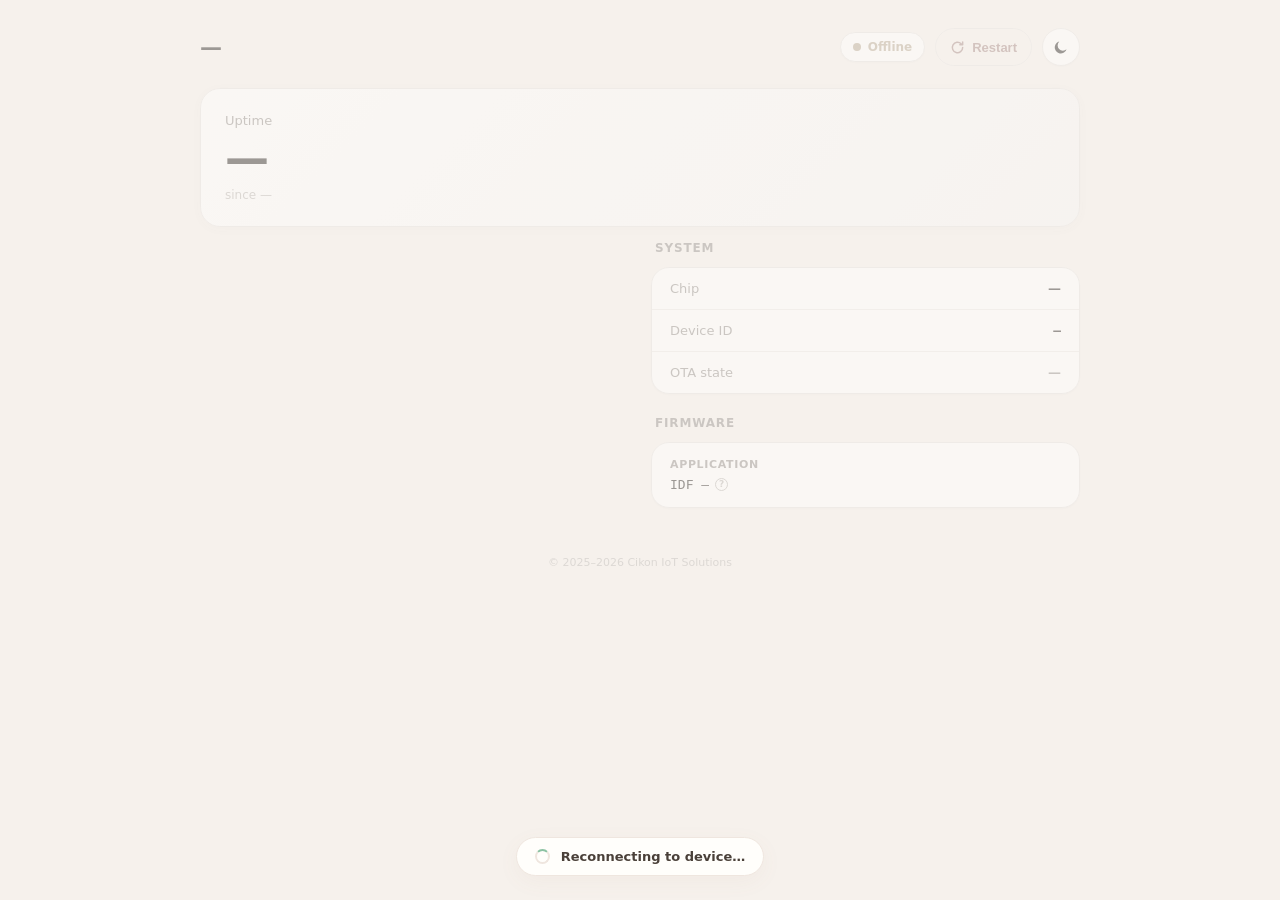
==== commit 72389eb2: "feat(web) Update layoout, remove chips and move them into the header" ====
--- a/components/cikon_http/pages/index.html
+++ b/components/cikon_http/pages/index.html
@@ -11,10 +11,8 @@
 
     <!-- Header -->
     <header class="header">
-      <div class="ident">
+      <div class="header-top">
         <h1 id="dev-name">—</h1>
-        <div class="ident-sub" id="dev-sub"></div>
-      </div>
       <div class="header-actions">
         <span class="badge" id="status">
           <span class="dot"></span><span id="status-text">Offline</span>
@@ -25,6 +23,8 @@
         </button>
         <button class="btn-icon" id="btn-theme" title="Toggle theme" aria-label="Toggle theme"></button>
       </div>
+      </div>
+      <div class="ident-sub" id="dev-sub"></div>
     </header>
 
     <!-- Hero -->
@@ -35,19 +35,12 @@
         <div class="hero-foot" id="since">since —</div>
       </div>
       <div class="mems" id="mems" hidden></div>
+      <div class="live" id="live" hidden></div>
     </section>
 
     <div class="grid">
     <div class="cols">
       <div class="col">
-      <div class="cell band" id="hw-cell" hidden>
-        <div class="chip-label" id="caps-label">Hardware</div>
-        <div class="caps" id="caps"></div>
-      </div>
-      <div class="cell band" id="status-cell" hidden>
-        <div class="chip-label" id="status-label">Live status</div>
-        <div class="caps" id="status-chips"></div>
-      </div>
       <section class="cell" id="controls-cell" hidden>
         <div class="label section-label" id="controls-label" hidden>Controls</div>
         <div class="switch-cards" id="switch-cards"></div>
--- a/components/cikon_http/pages/style.css
+++ b/components/cikon_http/pages/style.css
@@ -52,11 +52,13 @@
 .hlabel { font-size: 13px; color: var(--muted); }
 
 /* Header */
-.header { display: flex; align-items: center; justify-content: space-between; gap: 14px; margin-bottom: 22px; flex-wrap: wrap; }
-.ident { min-width: 0; }
-.ident h1 { margin: 0; font-size: 22px; font-weight: 700; letter-spacing: -.01em; white-space: nowrap; overflow: hidden; text-overflow: ellipsis; }
-.ident-sub { font-size: 13px; color: var(--muted); margin-top: 2px; font-family: ui-monospace, Menlo, monospace; }
-.header-actions { display: flex; align-items: center; gap: 10px; flex-wrap: wrap; }
+/* name + actions always on one row; IP on its own line below (fits IPv6 without wrapping) */
+.header { display: flex; flex-direction: column; gap: 2px; margin-bottom: 22px; }
+.header-top { display: flex; align-items: center; justify-content: space-between; gap: 14px; }
+.header h1 { min-width: 0; margin: 0; font-size: 22px; font-weight: 700; letter-spacing: -.01em; white-space: nowrap; overflow: hidden; text-overflow: ellipsis; }
+.ident-sub { font-size: 13px; color: var(--muted); font-family: ui-monospace, Menlo, monospace; white-space: nowrap; }
+.ident-sub:empty { display: none; }
+.header-actions { display: flex; align-items: center; gap: 10px; flex: none; }
 
 .badge {
   display: flex; align-items: center; gap: 7px;
@@ -93,6 +95,15 @@
 .hero-main { flex: 0 0 auto; min-width: 0; }
 .mems { flex: 1 1 300px; min-width: 0; container-type: inline-size; display: flex; flex-wrap: wrap; gap: 8px; }
 .mems[hidden] { display: none; }
+/* Live strip under Uptime + memory: link, temp, CPU, flash */
+.live { flex: 1 1 100%; display: flex; flex-wrap: wrap; gap: 8px 18px; margin-top: -4px; padding-top: 12px; border-top: 1px solid var(--divider); font-size: 12.5px; color: var(--muted); }
+.live[hidden] { display: none; }
+.live-i { display: flex; align-items: center; gap: 6px; white-space: nowrap; }
+.live-i b { font-weight: 600; color: var(--text); }
+.live-ic { display: inline-flex; flex: none; color: var(--muted); }
+.live-ic svg { display: block; }
+.live-bars { display: inline-flex; align-items: flex-end; gap: 1.5px; height: 11px; flex: none; }
+.live-bars span { width: 2.5px; border-radius: 1px; display: block; }
 .mem-tile { flex: 1 1 185px; box-sizing: border-box; min-width: max-content; background: var(--surface); border: 1px solid var(--border); border-radius: 14px; padding: 10px 9px; display: flex; flex-direction: column; justify-content: center; }
 .mem-row { display: flex; align-items: center; gap: 7px; min-width: 0; }
 .mem-ring { position: relative; width: 44px; height: 44px; flex: none; }
@@ -118,29 +129,13 @@
 @container (min-width: 764px) { .mems:has(> .mem-tile:nth-child(4):last-child) > .mem-tile { flex-basis: calc(25% - 6px); } }
 
 /* Layout */
-.chip-label { font-size: 11px; font-weight: 600; letter-spacing: .07em; text-transform: uppercase; color: var(--muted); margin: 0 4px 8px; }
-.caps { display: flex; flex-wrap: wrap; gap: 6px; align-items: center; }
-.caps[hidden] { display: none; }
 .cell[hidden] { display: none !important; }
 .light-dim[hidden], .light-onoff[hidden] { display: none !important; }
 .grid { margin-top: 14px; }
 .cols { display: flex; gap: 22px; align-items: flex-start; }
 .col { flex: 1 1 0; min-width: 0; }
 .cell { margin-bottom: 22px; }
-.band { margin-bottom: 18px; }
 @media (max-width: 700px) { .cols { display: block; } }
-.cap {
-  width: 30px; height: 30px; border-radius: 9px;
-  background: var(--surface); border: 1px solid var(--border); color: var(--accent);
-  display: inline-flex; align-items: center; justify-content: center; flex: none;
-  box-shadow: 0 1px 2px var(--shadow2);
-}
-.cap-mem { width: auto; padding: 0 11px 0 9px; gap: 6px; color: var(--text); }
-.cap-mem .cap-i { display: inline-flex; flex: none; }
-.cap-mem b { font-size: 12.5px; font-weight: 600; }
-.cap-mem .cap-tag { font-size: 10px; font-weight: 700; letter-spacing: .04em; color: var(--muted); }
-.cap-mem .fsbar { width: 34px; height: 5px; border-radius: 3px; background: var(--track-off); overflow: hidden; flex: none; }
-.cap-mem .fsbar span { display: block; height: 100%; background: #5f9ea8; }
 
 /* (grid handles columns) */
 .section-label { display: block; margin: 0 4px 12px; }
@@ -151,11 +146,14 @@
 .row-title { font-size: 15px; font-weight: 600; margin-bottom: 2px; }
 .row-sub { font-size: 12px; color: var(--muted); }
 
-.list .item { display: flex; justify-content: space-between; gap: 14px; padding: 13px 18px; font-size: 13px; border-top: 1px solid var(--divider); }
+.list .item { display: flex; justify-content: space-between; align-items: center; gap: 14px; padding: 13px 18px; font-size: 13px; border-top: 1px solid var(--divider); }
 .list .item:first-child { border-top: none; }
 .list .item .k { color: var(--muted); flex: none; }
 .list .item .v { font-weight: 600; text-align: right; overflow: hidden; text-overflow: ellipsis; white-space: nowrap; }
 .list .item .v.ok { color: var(--accent); }
+.list .item .tags { display: flex; flex-wrap: wrap; justify-content: flex-end; gap: 4px 12px; }
+.tag { display: flex; align-items: center; gap: 5px; font-weight: 600; white-space: nowrap; }
+.tag svg { display: block; }
 
 /* Firmware tile */
 .fw-card { padding: 0; display: flex; }
@@ -232,6 +230,7 @@
   .task-cpu, .th-cpu { width: 34px; }
   .hero-value { font-size: 30px; }
   .hero { padding: 16px; }
+  .live { display: grid; grid-template-columns: repeat(2, minmax(0, 1fr)); gap: 10px 12px; }
   /* Status badge collapses to just its dot; live = gentle pulse. Restart keeps its label */
   #status { padding: 8px; gap: 0; }
   #status-text { display: none; }
